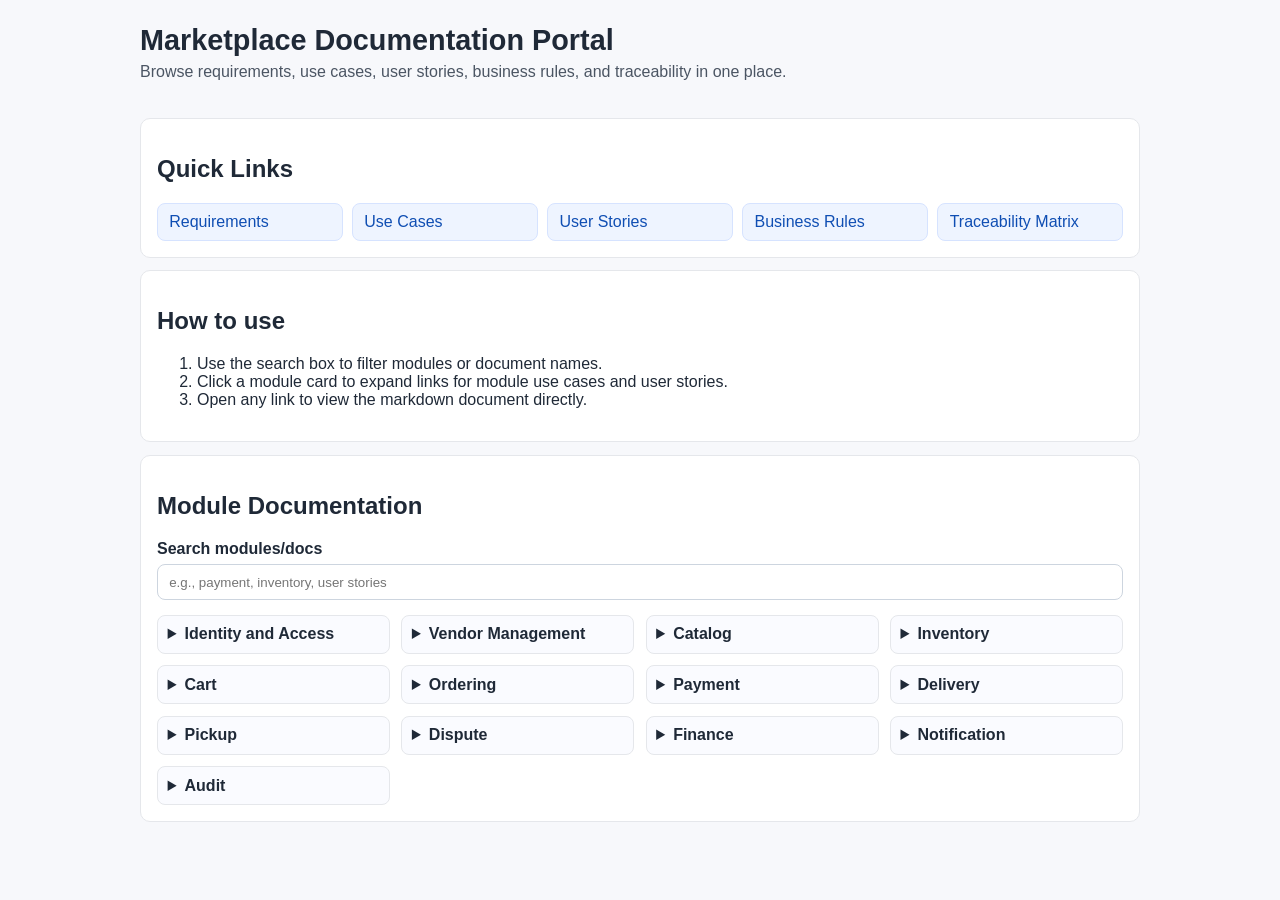
==== index.html @ c8053c5f "Build static marketplace documentation portal Agent-Logs-Url: https://github.com/HarshadJohare321/ht" ====
<!doctype html>
<html lang="en">
  <head>
    <meta charset="UTF-8" />
    <meta name="viewport" content="width=device-width, initial-scale=1.0" />
    <title>Marketplace Documentation Portal</title>
    <link rel="stylesheet" href="styles.css" />
  </head>
  <body>
    <header class="container">
      <h1>Marketplace Documentation Portal</h1>
      <p class="subtitle">Browse requirements, use cases, user stories, business rules, and traceability in one place.</p>
    </header>

    <main class="container">
      <section class="panel">
        <h2>Quick Links</h2>
        <div class="quick-links">
          <a href="ACCEPTANCE_CRITERIA_INDEX_v1.md" target="_blank" rel="noopener">Requirements</a>
          <a href="USE_CASE_CATALOG_v1.md" target="_blank" rel="noopener">Use Cases</a>
          <a href="ENTERPRISE_USER_STORIES_INDEX_v1.md" target="_blank" rel="noopener">User Stories</a>
          <a href="BUSINESS_RULES_CATALOG_v1.md" target="_blank" rel="noopener">Business Rules</a>
          <a href="TRACEABILITY_MATRIX_v1.md" target="_blank" rel="noopener">Traceability Matrix</a>
        </div>
      </section>

      <section class="panel">
        <h2>How to use</h2>
        <ol>
          <li>Use the search box to filter modules or document names.</li>
          <li>Click a module card to expand links for module use cases and user stories.</li>
          <li>Open any link to view the markdown document directly.</li>
        </ol>
      </section>

      <section class="panel">
        <h2>Module Documentation</h2>
        <label for="searchInput" class="search-label">Search modules/docs</label>
        <input id="searchInput" type="search" placeholder="e.g., payment, inventory, user stories" />
        <div id="moduleGrid" class="module-grid" aria-live="polite"></div>
      </section>
    </main>

    <script src="app.js"></script>
  </body>
</html>
---- styles.css ----
:root {
  color-scheme: light;
  font-family: Arial, Helvetica, sans-serif;
}

* {
  box-sizing: border-box;
}

body {
  margin: 0;
  background: #f7f8fb;
  color: #1f2937;
}

.container {
  width: min(1000px, 94vw);
  margin: 0 auto;
}

header {
  padding: 1.5rem 0 0.5rem;
}

h1 {
  margin: 0;
  font-size: 1.8rem;
}

.subtitle {
  margin-top: 0.4rem;
  color: #4b5563;
}

.panel {
  background: #fff;
  border: 1px solid #e5e7eb;
  border-radius: 10px;
  padding: 1rem;
  margin: 0.8rem 0;
}

.quick-links {
  display: grid;
  grid-template-columns: repeat(auto-fit, minmax(180px, 1fr));
  gap: 0.6rem;
}

.quick-links a,
.doc-link {
  display: block;
  text-decoration: none;
  color: #0f4eb3;
  background: #eef4ff;
  border: 1px solid #d6e3ff;
  border-radius: 8px;
  padding: 0.55rem 0.7rem;
}

.quick-links a:hover,
.doc-link:hover {
  background: #e5efff;
}

.search-label {
  display: block;
  margin-bottom: 0.4rem;
  font-weight: 600;
}

#searchInput {
  width: 100%;
  padding: 0.6rem 0.7rem;
  border-radius: 8px;
  border: 1px solid #cdd5df;
  margin-bottom: 0.9rem;
}

.module-grid {
  display: grid;
  grid-template-columns: repeat(auto-fit, minmax(230px, 1fr));
  gap: 0.7rem;
}

.module details {
  border: 1px solid #e5e7eb;
  border-radius: 8px;
  padding: 0.6rem;
  background: #fafbff;
}

.module summary {
  cursor: pointer;
  font-weight: 600;
}

.module-links {
  margin-top: 0.6rem;
  display: grid;
  gap: 0.45rem;
}

.empty-state {
  color: #6b7280;
}

@media (max-width: 600px) {
  h1 {
    font-size: 1.45rem;
  }
}
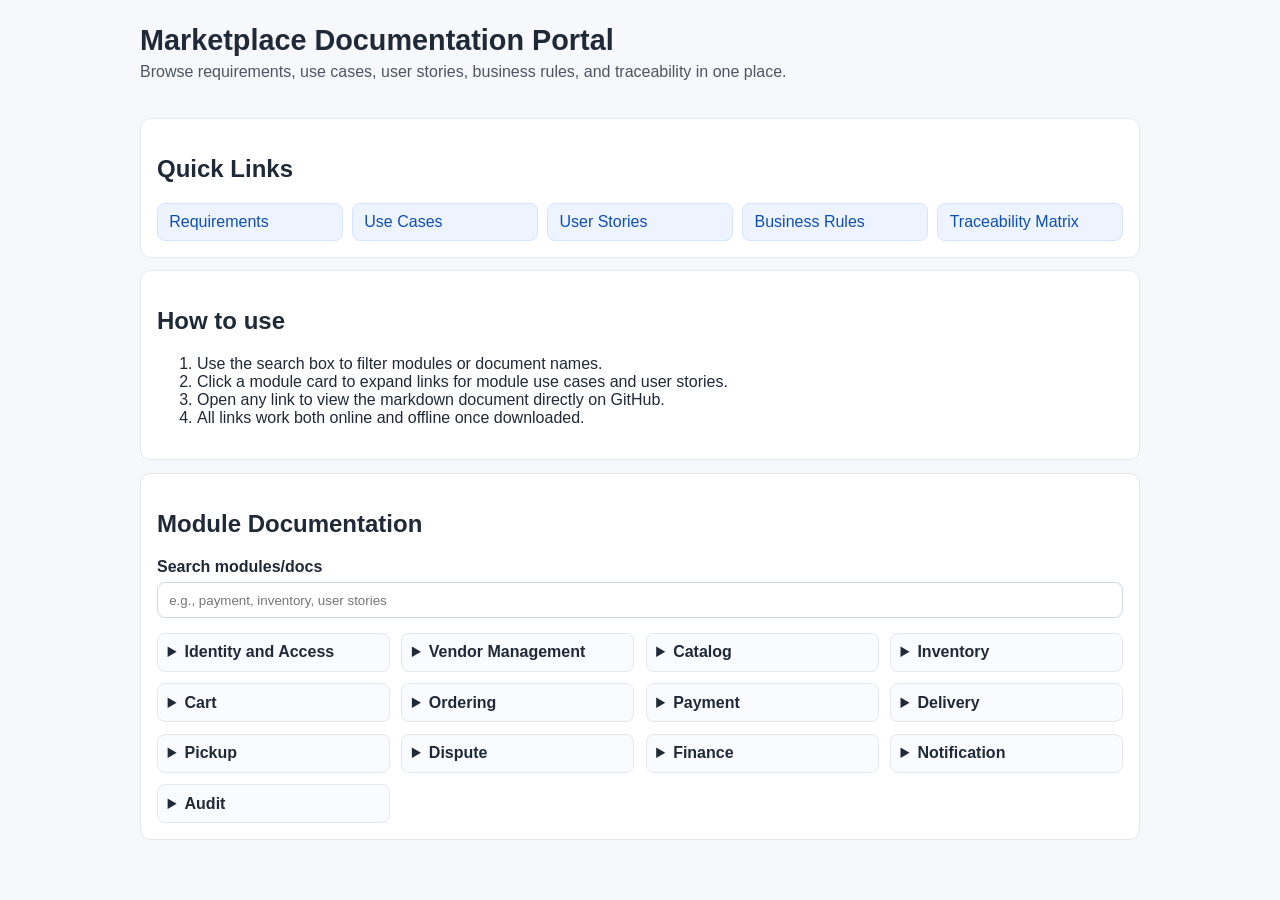
==== commit 2c890f3c: "Fix: Update app.js to use GitHub raw content URLs for markdown files" ====
--- a/index.html
+++ b/index.html
@@ -16,11 +16,11 @@
       <section class="panel">
         <h2>Quick Links</h2>
         <div class="quick-links">
-          <a href="ACCEPTANCE_CRITERIA_INDEX_v1.md" target="_blank" rel="noopener">Requirements</a>
-          <a href="USE_CASE_CATALOG_v1.md" target="_blank" rel="noopener">Use Cases</a>
-          <a href="ENTERPRISE_USER_STORIES_INDEX_v1.md" target="_blank" rel="noopener">User Stories</a>
-          <a href="BUSINESS_RULES_CATALOG_v1.md" target="_blank" rel="noopener">Business Rules</a>
-          <a href="TRACEABILITY_MATRIX_v1.md" target="_blank" rel="noopener">Traceability Matrix</a>
+          <a href="https://raw.githubusercontent.com/HarshadJohare321/html/copilot/create-static-html-docs-portal/ACCEPTANCE_CRITERIA_INDEX_v1.md" target="_blank" rel="noopener">Requirements</a>
+          <a href="https://raw.githubusercontent.com/HarshadJohare321/html/copilot/create-static-html-docs-portal/USE_CASE_CATALOG_v1.md" target="_blank" rel="noopener">Use Cases</a>
+          <a href="https://raw.githubusercontent.com/HarshadJohare321/html/copilot/create-static-html-docs-portal/ENTERPRISE_USER_STORIES_INDEX_v1.md" target="_blank" rel="noopener">User Stories</a>
+          <a href="https://raw.githubusercontent.com/HarshadJohare321/html/copilot/create-static-html-docs-portal/BUSINESS_RULES_CATALOG_v1.md" target="_blank" rel="noopener">Business Rules</a>
+          <a href="https://raw.githubusercontent.com/HarshadJohare321/html/copilot/create-static-html-docs-portal/TRACEABILITY_MATRIX_v1.md" target="_blank" rel="noopener">Traceability Matrix</a>
         </div>
       </section>
 
@@ -29,7 +29,8 @@
         <ol>
           <li>Use the search box to filter modules or document names.</li>
           <li>Click a module card to expand links for module use cases and user stories.</li>
-          <li>Open any link to view the markdown document directly.</li>
+          <li>Open any link to view the markdown document directly on GitHub.</li>
+          <li>All links work both online and offline once downloaded.</li>
         </ol>
       </section>
 
@@ -43,4 +44,4 @@
 
     <script src="app.js"></script>
   </body>
-</html>
+</html>
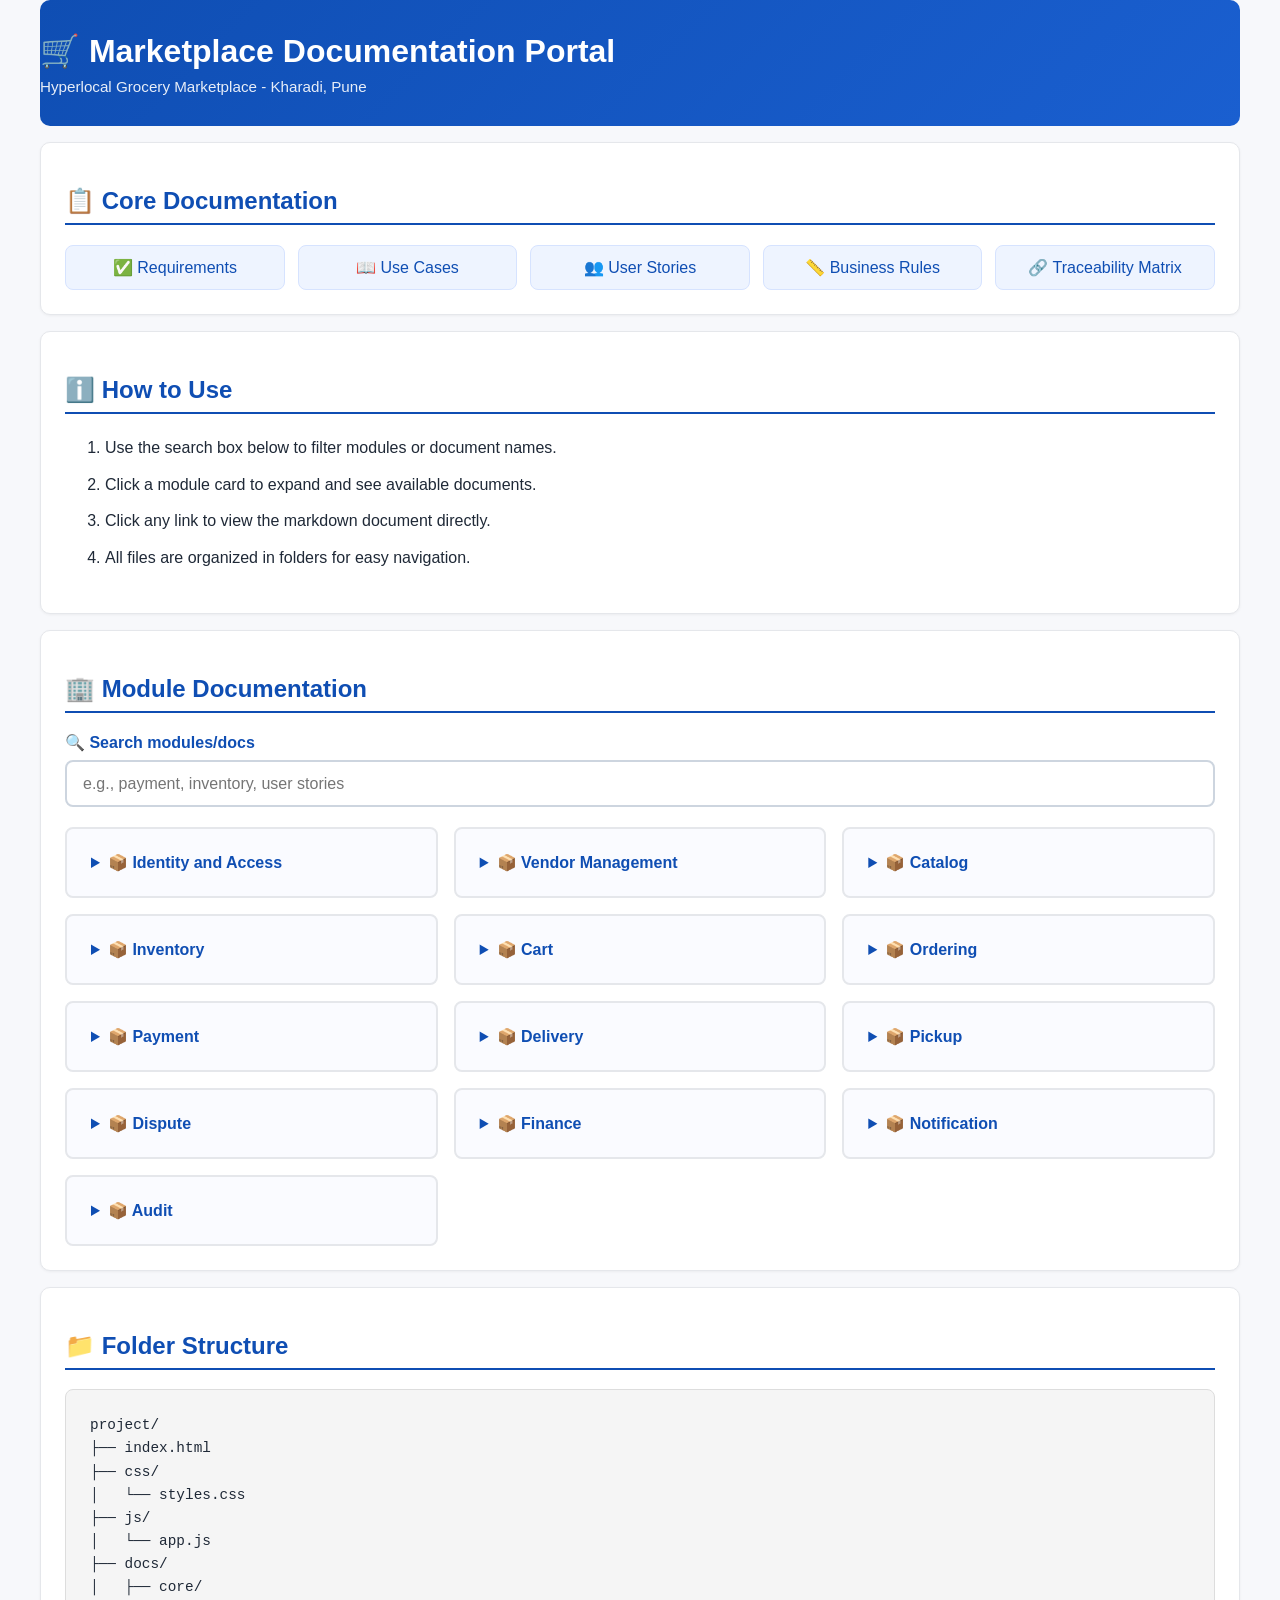
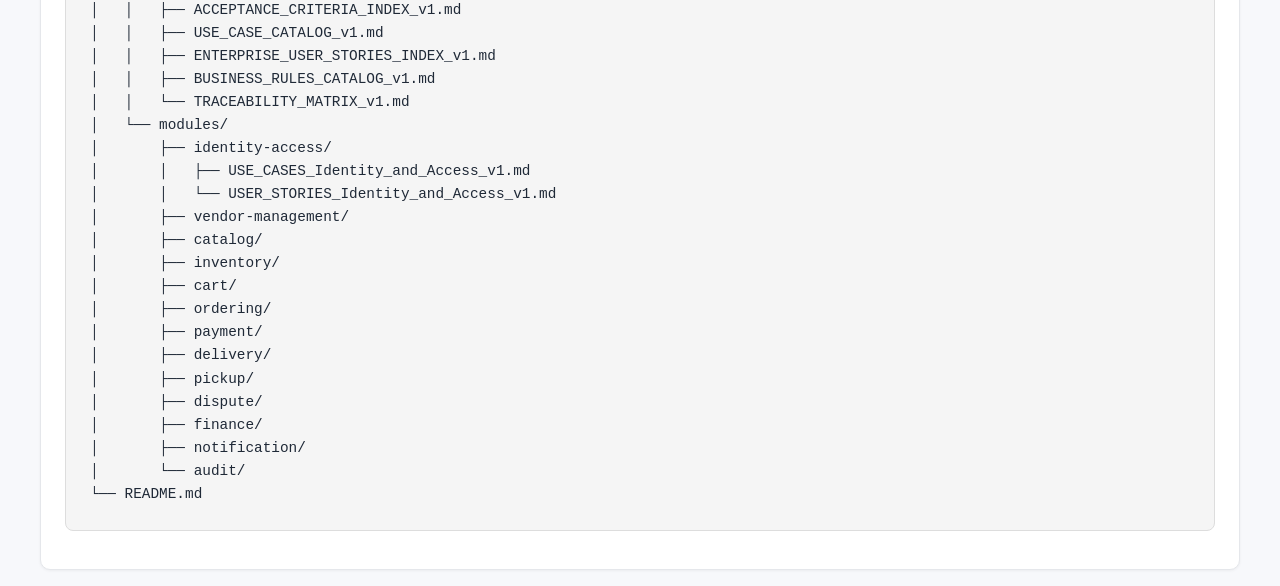
==== commit 29913029: "Reorganize project with proper folder structure: docs/core and docs/modules with separate folders fo" ====
--- a/index.html
+++ b/index.html
@@ -4,44 +4,78 @@
     <meta charset="UTF-8" />
     <meta name="viewport" content="width=device-width, initial-scale=1.0" />
     <title>Marketplace Documentation Portal</title>
-    <link rel="stylesheet" href="styles.css" />
+    <link rel="stylesheet" href="css/styles.css" />
   </head>
   <body>
     <header class="container">
-      <h1>Marketplace Documentation Portal</h1>
-      <p class="subtitle">Browse requirements, use cases, user stories, business rules, and traceability in one place.</p>
+      <h1>🛒 Marketplace Documentation Portal</h1>
+      <p class="subtitle">Hyperlocal Grocery Marketplace - Kharadi, Pune</p>
     </header>
 
     <main class="container">
       <section class="panel">
-        <h2>Quick Links</h2>
+        <h2>📋 Core Documentation</h2>
         <div class="quick-links">
-          <a href="https://raw.githubusercontent.com/HarshadJohare321/html/copilot/create-static-html-docs-portal/ACCEPTANCE_CRITERIA_INDEX_v1.md" target="_blank" rel="noopener">Requirements</a>
-          <a href="https://raw.githubusercontent.com/HarshadJohare321/html/copilot/create-static-html-docs-portal/USE_CASE_CATALOG_v1.md" target="_blank" rel="noopener">Use Cases</a>
-          <a href="https://raw.githubusercontent.com/HarshadJohare321/html/copilot/create-static-html-docs-portal/ENTERPRISE_USER_STORIES_INDEX_v1.md" target="_blank" rel="noopener">User Stories</a>
-          <a href="https://raw.githubusercontent.com/HarshadJohare321/html/copilot/create-static-html-docs-portal/BUSINESS_RULES_CATALOG_v1.md" target="_blank" rel="noopener">Business Rules</a>
-          <a href="https://raw.githubusercontent.com/HarshadJohare321/html/copilot/create-static-html-docs-portal/TRACEABILITY_MATRIX_v1.md" target="_blank" rel="noopener">Traceability Matrix</a>
+          <a href="docs/core/ACCEPTANCE_CRITERIA_INDEX_v1.md" target="_blank">✅ Requirements</a>
+          <a href="docs/core/USE_CASE_CATALOG_v1.md" target="_blank">📖 Use Cases</a>
+          <a href="docs/core/ENTERPRISE_USER_STORIES_INDEX_v1.md" target="_blank">👥 User Stories</a>
+          <a href="docs/core/BUSINESS_RULES_CATALOG_v1.md" target="_blank">📏 Business Rules</a>
+          <a href="docs/core/TRACEABILITY_MATRIX_v1.md" target="_blank">🔗 Traceability Matrix</a>
         </div>
       </section>
 
       <section class="panel">
-        <h2>How to use</h2>
+        <h2>ℹ️ How to Use</h2>
         <ol>
-          <li>Use the search box to filter modules or document names.</li>
-          <li>Click a module card to expand links for module use cases and user stories.</li>
-          <li>Open any link to view the markdown document directly on GitHub.</li>
-          <li>All links work both online and offline once downloaded.</li>
+          <li>Use the search box below to filter modules or document names.</li>
+          <li>Click a module card to expand and see available documents.</li>
+          <li>Click any link to view the markdown document directly.</li>
+          <li>All files are organized in folders for easy navigation.</li>
         </ol>
       </section>
 
       <section class="panel">
-        <h2>Module Documentation</h2>
-        <label for="searchInput" class="search-label">Search modules/docs</label>
+        <h2>🏢 Module Documentation</h2>
+        <label for="searchInput" class="search-label">🔍 Search modules/docs</label>
         <input id="searchInput" type="search" placeholder="e.g., payment, inventory, user stories" />
         <div id="moduleGrid" class="module-grid" aria-live="polite"></div>
       </section>
+
+      <section class="panel">
+        <h2>📁 Folder Structure</h2>
+        <pre class="folder-tree">project/
+├── index.html
+├── css/
+│   └── styles.css
+├── js/
+│   └── app.js
+├── docs/
+│   ├── core/
+│   │   ├── ACCEPTANCE_CRITERIA_INDEX_v1.md
+│   │   ├── USE_CASE_CATALOG_v1.md
+│   │   ├── ENTERPRISE_USER_STORIES_INDEX_v1.md
+│   │   ├── BUSINESS_RULES_CATALOG_v1.md
+│   │   └── TRACEABILITY_MATRIX_v1.md
+│   └── modules/
+│       ├── identity-access/
+│       │   ├── USE_CASES_Identity_and_Access_v1.md
+│       │   └── USER_STORIES_Identity_and_Access_v1.md
+│       ├── vendor-management/
+│       ├── catalog/
+│       ├── inventory/
+│       ├── cart/
+│       ├── ordering/
+│       ├── payment/
+│       ├── delivery/
+│       ├── pickup/
+│       ├── dispute/
+│       ├── finance/
+│       ├── notification/
+│       └── audit/
+└── README.md</pre>
+      </section>
     </main>
 
-    <script src="app.js"></script>
+    <script src="js/app.js"></script>
   </body>
 </html>
--- a/css/styles.css
+++ b/css/styles.css
@@ -0,0 +1,194 @@
+:root {
+  color-scheme: light;
+  font-family: 'Segoe UI', Tahoma, Geneva, Verdana, sans-serif;
+  --primary: #0f4eb3;
+  --primary-light: #eef4ff;
+  --border: #d6e3ff;
+  --bg: #f7f8fb;
+  --text: #1f2937;
+  --text-muted: #4b5563;
+}
+
+* {
+  box-sizing: border-box;
+}
+
+body {
+  margin: 0;
+  background: var(--bg);
+  color: var(--text);
+}
+
+.container {
+  width: min(1200px, 94vw);
+  margin: 0 auto;
+}
+
+header {
+  padding: 2rem 0 1rem;
+  background: linear-gradient(135deg, #0f4eb3 0%, #1a5fd0 100%);
+  color: white;
+  border-radius: 10px;
+  margin: 1rem 0;
+}
+
+h1 {
+  margin: 0;
+  font-size: 2rem;
+}
+
+.subtitle {
+  margin-top: 0.5rem;
+  opacity: 0.9;
+  font-size: 0.95rem;
+}
+
+h2 {
+  color: var(--primary);
+  border-bottom: 2px solid var(--primary);
+  padding-bottom: 0.5rem;
+}
+
+.panel {
+  background: white;
+  border: 1px solid #e5e7eb;
+  border-radius: 10px;
+  padding: 1.5rem;
+  margin: 1rem 0;
+  box-shadow: 0 1px 3px rgba(0,0,0,0.05);
+}
+
+.quick-links {
+  display: grid;
+  grid-template-columns: repeat(auto-fit, minmax(160px, 1fr));
+  gap: 0.8rem;
+}
+
+.quick-links a,
+.doc-link {
+  display: block;
+  text-decoration: none;
+  color: var(--primary);
+  background: var(--primary-light);
+  border: 1px solid var(--border);
+  border-radius: 8px;
+  padding: 0.75rem 1rem;
+  font-weight: 500;
+  transition: all 0.3s ease;
+  text-align: center;
+}
+
+.quick-links a:hover,
+.doc-link:hover {
+  background: var(--border);
+  transform: translateY(-2px);
+  box-shadow: 0 4px 8px rgba(15, 78, 179, 0.1);
+}
+
+.search-label {
+  display: block;
+  margin-bottom: 0.5rem;
+  font-weight: 600;
+  color: var(--primary);
+}
+
+#searchInput {
+  width: 100%;
+  padding: 0.8rem 1rem;
+  border-radius: 8px;
+  border: 2px solid #cdd5df;
+  margin-bottom: 1.2rem;
+  font-size: 1rem;
+  transition: border-color 0.3s ease;
+}
+
+#searchInput:focus {
+  outline: none;
+  border-color: var(--primary);
+  box-shadow: 0 0 0 3px rgba(15, 78, 179, 0.1);
+}
+
+.module-grid {
+  display: grid;
+  grid-template-columns: repeat(auto-fill, minmax(280px, 1fr));
+  gap: 1rem;
+}
+
+.module details {
+  border: 2px solid #e5e7eb;
+  border-radius: 8px;
+  padding: 1rem;
+  background: #fafbff;
+  transition: all 0.3s ease;
+}
+
+.module details:hover {
+  border-color: var(--primary);
+  box-shadow: 0 4px 12px rgba(15, 78, 179, 0.1);
+}
+
+.module details[open] {
+  background: white;
+  border-color: var(--primary);
+}
+
+.module summary {
+  cursor: pointer;
+  font-weight: 600;
+  color: var(--primary);
+  padding: 0.5rem;
+  user-select: none;
+}
+
+.module summary:hover {
+  color: #1a5fd0;
+}
+
+.module-links {
+  margin-top: 1rem;
+  display: grid;
+  gap: 0.6rem;
+}
+
+.empty-state {
+  color: var(--text-muted);
+  text-align: center;
+  padding: 2rem;
+}
+
+.folder-tree {
+  background: #f5f5f5;
+  border: 1px solid #ddd;
+  border-radius: 8px;
+  padding: 1.5rem;
+  overflow-x: auto;
+  font-family: 'Courier New', monospace;
+  font-size: 0.9rem;
+  line-height: 1.6;
+}
+
+ol {
+  line-height: 1.8;
+}
+
+ol li {
+  margin-bottom: 0.5rem;
+}
+
+@media (max-width: 768px) {
+  h1 {
+    font-size: 1.5rem;
+  }
+
+  .module-grid {
+    grid-template-columns: 1fr;
+  }
+
+  .quick-links {
+    grid-template-columns: repeat(auto-fit, minmax(120px, 1fr));
+  }
+
+  .folder-tree {
+    font-size: 0.8rem;
+  }
+}
